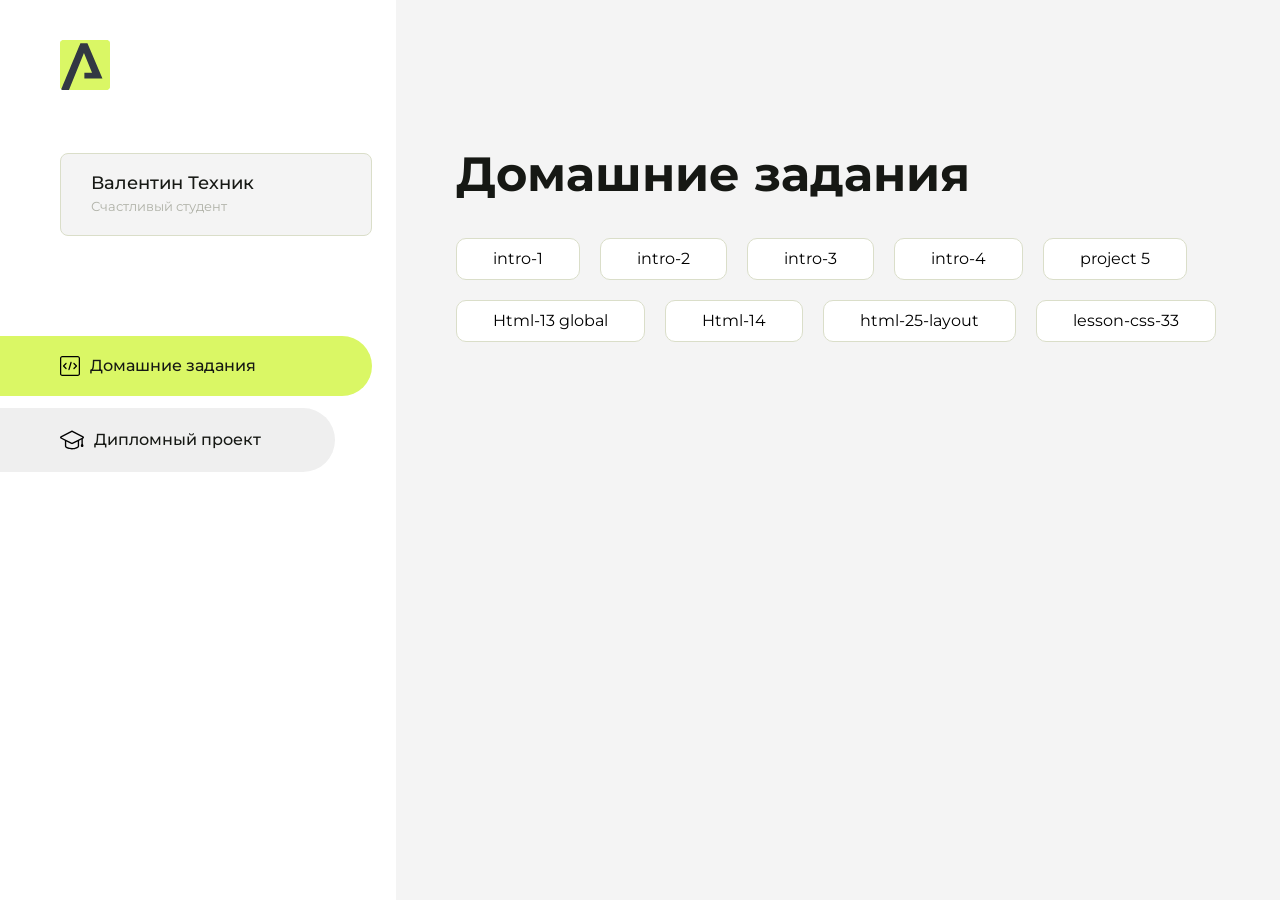
==== index.html @ d4ba91a0 "Update index.html" ====
<!DOCTYPE html>
<html lang="en">
<head>
    <meta charset="UTF-8">
    <meta name="viewport" content="width=device-width, initial-scale=1.0">
    <title>Домашняя работа</title>
    <link rel="shortcut icon" href="src/logo.ico" type="image/x-icon">
    <link rel="preconnect" href="https://fonts.googleapis.com">
    <link rel="preconnect" href="https://fonts.gstatic.com" crossorigin>
    <link href="https://fonts.googleapis.com/css2?family=Montserrat:wght@400;500;700&family=Rubik:wght@500&display=swap"
          rel="stylesheet">
    <link rel="stylesheet" href="src/style.css">
</head>
<body id="body">
<div class="overlay" id="overlay"></div>
<div class="layout">
    <div class="burger" id="burger">
        <svg viewBox="0 0 24 24" fill="none" xmlns="http://www.w3.org/2000/svg">
            <g id="SVGRepo_bgCarrier" stroke-width="0"></g>
            <g id="SVGRepo_tracerCarrier" stroke-linecap="round" stroke-linejoin="round"></g>
            <g id="SVGRepo_iconCarrier">
                <path d="M4 18L20 18" stroke="#DAF765" stroke-width="2" stroke-linecap="round"></path>
                <path d="M4 12L20 12" stroke="#DAF765" stroke-width="2" stroke-linecap="round"></path>
                <path d="M4 6L20 6" stroke="#DAF765" stroke-width="2" stroke-linecap="round"></path>
            </g>
        </svg>
    </div>
    <aside class="sidebar" id="sidebar">
        <div class="sidebar__inner">
            <div class="logo">
                <svg width="50" height="50" viewBox="0 0 50 50" fill="none" xmlns="http://www.w3.org/2000/svg">
                    <g clip-path="url(#clip0_513_74730)">
                        <path d="M46.17 -0.257004H3.83C1.57281 -0.257004 -0.257 1.57281 -0.257 3.83V46.17C-0.257 48.4272 1.57281 50.257 3.83 50.257H46.17C48.4272 50.257 50.257 48.4272 50.257 46.17V3.83C50.257 1.57281 48.4272 -0.257004 46.17 -0.257004Z"
                              fill="#DAF765"/>
                        <path d="M24.375 38.4H42.461L27.441 3.1585H20.4355C20.4355 3.1585 6.7895 35.881 1.1945 49.294C2.015 50.0275 3.0945 50.257 3.6945 50.257H8.8445L23.954 13.07L32.0465 32.8285H24.375V38.4Z"
                              fill="#323843"/>
                    </g>
                    <defs>
                        <clipPath id="clip0_513_74730">
                            <rect width="50" height="50" fill="white"/>
                        </clipPath>
                    </defs>
                </svg>
            </div>
            <div class="sidebar__user">
                <div class="sidebar__name">Валентин Техник</div>
                <div class="sidebar__text">Счастливый студент</div>
            </div>
            <div class="sidebar__tabs">
                <div class="sidebar__item">
                    <button class="sidebar__button active" id="tasks">
                        <svg xmlns="http://www.w3.org/2000/svg" width="20" height="20" viewBox="0 0 20 20" fill="none">
                            <g clip-path="url(#clip0_704_74543)">
                                <path d="M17.7083 20H2.29167C1.0275 20 0 18.9725 0 17.7083V2.29167C0 1.0275 1.0275 0 2.29167 0H17.7083C18.9725 0 20 1.0275 20 2.29167V17.7083C20 18.9725 18.9725 20 17.7083 20ZM2.29167 1.25C1.7175 1.25 1.25 1.7175 1.25 2.29167V17.7083C1.25 18.2825 1.7175 18.75 2.29167 18.75H17.7083C18.2825 18.75 18.75 18.2825 18.75 17.7083V2.29167C18.75 1.7175 18.2825 1.25 17.7083 1.25H2.29167Z"
                                      fill="black"/>
                                <path d="M6.04167 13.125C5.88167 13.125 5.72167 13.0642 5.6 12.9417L3.1 10.4417C2.85583 10.1975 2.85583 9.80167 3.1 9.5575L5.6 7.0575C5.84417 6.81333 6.24 6.81333 6.48417 7.0575C6.72833 7.30167 6.72833 7.6975 6.48417 7.94167L4.42583 10L6.48417 12.0583C6.72833 12.3025 6.72833 12.6983 6.48417 12.9425C6.36167 13.0642 6.20167 13.125 6.04167 13.125Z"
                                      fill="black"/>
                                <path d="M8.95833 14.1667C8.9 14.1667 8.84 14.1583 8.78167 14.1417C8.45083 14.0442 8.26083 13.6967 8.35833 13.3658L10.4417 6.28251C10.5392 5.95084 10.8892 5.76417 11.2175 5.85917C11.5483 5.95667 11.7383 6.30417 11.6408 6.63501L9.5575 13.7183C9.47833 13.9908 9.22833 14.1667 8.95833 14.1667Z"
                                      fill="black"/>
                                <path d="M13.9583 13.125C13.7983 13.125 13.6383 13.0642 13.5167 12.9417C13.2725 12.6975 13.2725 12.3017 13.5167 12.0575L15.575 9.99916L13.5167 7.94083C13.2725 7.69666 13.2725 7.30083 13.5167 7.05666C13.7608 6.81249 14.1567 6.81249 14.4008 7.05666L16.9008 9.55666C17.145 9.80083 17.145 10.1967 16.9008 10.4408L14.4008 12.9408C14.2783 13.0642 14.1183 13.125 13.9583 13.125Z"
                                      fill="black"/>
                            </g>
                            <defs>
                                <clipPath id="clip0_704_74543">
                                    <rect width="20" height="20" fill="white"/>
                                </clipPath>
                            </defs>
                        </svg>
                        <span>Домашние задания</span></button>
                </div>
                <div class="sidebar__item">
                    <button class="sidebar__button" id="diplom">
                        <svg xmlns="http://www.w3.org/2000/svg" width="24" height="24" viewBox="0 0 24 24" fill="none">
                            <g clip-path="url(#clip0_704_74553)">
                                <path d="M23.2628 10.5971C23.7176 10.365 24 9.90375 24 9.39337C24 8.883 23.7176 8.42175 23.2628 8.18962L12.6135 2.75362C12.2291 2.55824 11.7705 2.55787 11.3854 2.75399L0.736875 8.19C0.282375 8.42175 0 8.883 0 9.39337C0 9.90375 0.282375 10.365 0.736875 10.5971L4.89038 12.7177V18.2074C4.89038 19.8154 8.412 21.393 12 21.393C15.5884 21.393 19.1096 19.815 19.1096 18.2074V12.7174L21.4609 11.517V15.8017L20.901 17.2305C20.7409 17.6389 20.7934 18.0994 21.0405 18.4616C21.2876 18.8246 21.6979 19.041 22.1366 19.041C22.5754 19.041 22.9852 18.8246 23.2324 18.462C23.4795 18.099 23.532 17.6385 23.3719 17.2301L22.8124 15.8021V10.827L23.2628 10.5971ZM17.7623 18.1721C17.6198 18.6375 15.3491 20.0419 12 20.0419C8.65088 20.0419 6.38025 18.6375 6.2415 18.2074V12.3037L6.23887 12.3019C6.23812 12.057 6.1065 11.8207 5.87325 11.7019L1.3515 9.39337L12 3.95737L22.6489 9.39337L12 14.8294L5.87325 11.7019C5.54063 11.5331 4.6695 11.6674 4.5 12C4.33012 12.3322 4.55813 12.5479 4.89038 12.7177L11.3857 16.0331C11.5781 16.1314 11.7889 16.1805 12 16.1805C12.2107 16.1805 12.4222 16.1314 12.6146 16.0331L17.7593 13.407L17.7623 18.1721Z"
                                      fill="black"/>
                            </g>
                            <defs>
                                <clipPath id="clip0_704_74553">
                                    <rect width="24" height="24" fill="white"/>
                                </clipPath>
                            </defs>
                        </svg>
                        <span>Дипломный проект</span></button>
                </div>
            </div>
        </div>

    </aside>
    <div class="content">
        <div class="container">
            <div class="content__block" id="tasksBlock">
                <div class="content__title">Домашние задания</div>
                <ul class="content__list">
                    <li class="content__list-item">
                        <a href="intro-1/index.html">intro-1</a>
                    </li>
                    <li class="content__list-item">
                        <a href="intro-2/index.html">intro-2</a>
                    </li>
                    <li class="content__list-item">
                        <a href="intro-3/index.html">intro-3</a>
                    </li>
                    <li class="content__list-item">
                        <a href="intro-4/index.html">intro-4</a>
                    </li>
                    <li class="content__list-item">
                        <a href="project 5/index.html">project 5</a>
                    </li>
                    <li class="content__list-item">
                        <a href="Html-13 global/index.html">Html-13 global</a>
                    </li>
                    <li class="content__list-item">
                        <a href="Html-14/index.html">Html-14</a>
                    </li>
                    <li class="content__list-item">
                        <a href="html-25-layout/index.html">html-25-layout</a>
                    </li>
                    <li class="content__list-item">
                        <a href="html-25-layout/index.html">lesson-css-33</a>
                    </li>
                </ul>
            </div>
            <div class="content__block hidden" id="diplomBlock">
                <div class="content__title">Дипломный проект</div>
                <div class="content__list-diplom">
                    <a href="ПАПКА-С-НОМЕРОМ-УРОКА">Ссылка на ДЗ</a>
                </div>
                <div class="content__decor">
                    <div class="content__decor-text">Давай проверим, чему ты научился!</div>
                    <div class="content__decor-img">
                        <img src="src/decor.png" alt="decor">
                    </div>
                </div>
            </div>
        </div>
    </div>
</div>
<script src="src/index.js"></script>
</body>
</html>
---- src/style.css ----
*{padding: 0;margin: 0;border: 0;}
*,*:before,*:after{-webkit-box-sizing: border-box;box-sizing: border-box;}
:focus,:active{outline: none;}
a:focus,a:active{outline: none;}
nav,footer,header,aside{display: block;}
html,body{
    height:100%;width:100%;
    font-size:100%;line-height:1;-ms-text-size-adjust:100%;-moz-text-size-adjust:100%;-webkit-text-size-adjust:100%;}
input,button,textarea{font-family:inherit;}
input::-ms-clear{display: none;}
button{cursor: pointer;}
button::-moz-focus-inner{padding:0;border:0;}
a,a:visited{text-decoration: none;}
a:hover{text-decoration: none;}
ul li{list-style: none;}
img{vertical-align: top;}
h1,h2,h3,h4,h5,h6{font-size:inherit;font-weight: inherit;}
a{color:inherit;}



body {
    font-family: "Montserrat",SansSerif;
    color: black;
}

body.overflow {
    overflow: hidden;
}



.layout {
    display: -webkit-box;
    display: -ms-flexbox;
    display: flex;
    min-height: 100vh;
}

.sidebar {
    padding: 40px 24px 40px 0;
    -ms-flex-negative: 0;
    flex-shrink: 0;
    background-color: white;
}



.content {
    -webkit-box-flex: 1;
    -ms-flex-positive: 1;
    flex-grow: 1;
    background-color: #F4F4F4;
}

.container {
    display: -webkit-box;
    display: -ms-flexbox;
    display: flex;
    -webkit-box-orient: vertical;
    -webkit-box-direction: normal;
    -ms-flex-direction: column;
    flex-direction: column;
    -webkit-box-pack: center;
    -ms-flex-pack: center;
    justify-content: center;
    -webkit-box-align: center;
    -ms-flex-align: center;
    align-items: center;
    padding: 150px 60px 80px 60px;
}


.logo {
    margin-left: 60px;
    margin-bottom: 60px;
}

.sidebar__user {
    background-color: #F4F4F4;
    padding: 20px 30px;
    margin-left: 60px;
    margin-bottom: 100px;
    border-radius: 8px;
    border: 1px solid #DADEC9;
}

.sidebar__name {
    color:#161814;
    font-size: 18px;
    font-weight: 500;
    margin-bottom: 6px;
}

.sidebar__text {
    color: #AFB1A7;
    font-size: 13px;
    font-weight: 400;
    line-height: 130%; /* 16.9px */
}

.sidebar__item {
    width: 372px;
}

.sidebar__button {
    display: -webkit-box;
    display: -ms-flexbox;
    display: flex;
    -webkit-box-align: center;
    -ms-flex-align: center;
    align-items: center;
    gap: 10px;
    padding: 20px 60px;
    margin-bottom: 12px;
    border-radius: 0px 100px 100px 0px;
    -webkit-transition: all .5s;
    -o-transition: all .5s;
    transition: all .5s;
    cursor: pointer;
    width: 90%;
    color:#161814;
    font-size: 16px;
    font-weight: 500;
}

.sidebar__button.active , .sidebar__button:hover {
    width: 100%;
    background-color: #DAF765;
}


.content__title {
    color: #161814;
    font-size: 48px;
    font-weight: 700;
    margin-bottom: 40px;
}

.content__list {
    display: -webkit-box;
    display: -ms-flexbox;
    display: flex;
    -webkit-box-align: center;
    -ms-flex-align: center;
    align-items: center;
    -ms-flex-wrap: wrap;
    flex-wrap: wrap;
    gap: 20px;
}



.content__list-item  {
    cursor: pointer;
    padding: 12px 18px;
    background-color: #fff;
    border-radius: 10px;
    border: 1px solid #DADEC9;
    -webkit-transition: all .3s;
    -o-transition: all .3s;
    transition: all .3s;
}

.content__list-item:hover,.content__list-diplom:hover {
    background-color: #AFB1A7;
}

li a {
    padding: 12px 18px;

}


.content__list-diplom {
    -webkit-transition: all .3s;
    -o-transition: all .3s;
    transition: all .3s;
    display: inline-block;
    padding: 12px 18px;
    background-color: #fff;
    border-radius: 10px;
    border: 1px solid #DADEC9;
}

.content__decor {
    display: -webkit-box;
    display: -ms-flexbox;
    display: flex;
    -webkit-box-align: center;
    -ms-flex-align: center;
    align-items: center;
}

.content__decor-text {
    color:#BEDD44;
    font-size: 36px;
    font-weight: 700;
    line-height: 110%; /* 39.6px */
}

.content__block {
    max-width: 1200px;
}

.content__block.hidden {
    display: none;
}

.content__decor-img img{
    width: 100%;
}

.burger {
    display: none;
    padding: 5px;
    position: fixed;
    top: 3%;
    right: 7%;
    width: 40px;
    height: 40px;
    background-color: #161814;
    border-radius: 50%;
    z-index: 10;
    border: 1px solid #DAF765;
}

@media (max-width: 768px) {
    .burger {
        display: block;
    }

    .sidebar {
        -webkit-transition: all .3s;
        -o-transition: all .3s;
        transition: all .3s;
        -webkit-transform: translateX(-100%);
        -ms-transform: translateX(-100%);
        transform: translateX(-100%);
        position: fixed;
        top: 0;
        left: 0;
        bottom: 0;
        z-index: 5;
    }

    .sidebar.show {
        -webkit-transform: translateX(0%);
        -ms-transform: translateX(0%);
        transform: translateX(0%);
    }

    .overlay {
        opacity: 0;
        pointer-events: none;
        -webkit-transition: all .3s;
        -o-transition: all .3s;
        transition: all .3s;
        position: absolute;
        top: 0;
        right: 0;
        left: 0;
        bottom: 0;
        z-index: 3;
        background-color: #000000e0;
    }

    .overlay.show {
        opacity: 1;
        pointer-events: all;
    }

    .container {
        padding: 40px 20px;
        min-height: 100%;
    }

    .content__decor {
        margin-top: 20px;
        -webkit-box-orient: vertical;
        -webkit-box-direction: normal;
        -ms-flex-direction: column;
        flex-direction: column;
    }
}

@media (max-width: 400px) {
    .sidebar__user {
        margin-left: 0;
    }
}
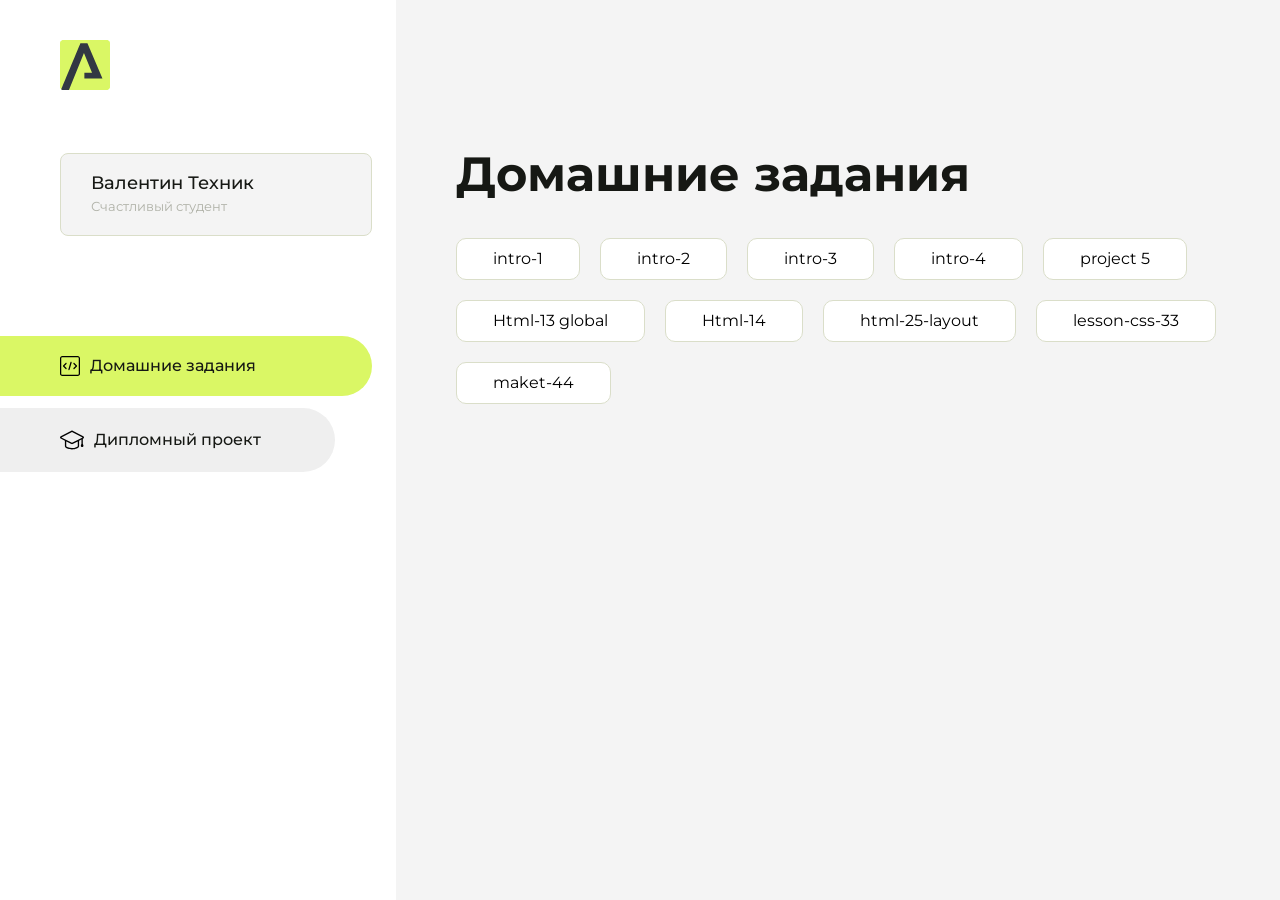
==== commit 185db85d: "Update index.html" ====
--- a/index.html
+++ b/index.html
@@ -117,7 +117,10 @@
                         <a href="html-25-layout/index.html">html-25-layout</a>
                     </li>
                     <li class="content__list-item">
-                        <a href="html-25-layout/index.html">lesson-css-33</a>
+                        <a href="lesson-css-33/index.html">lesson-css-33</a>
+                    </li>
+                    <li class="content__list-item">
+                        <a href="maket-44/index.html">maket-44</a>
                     </li>
                 </ul>
             </div>
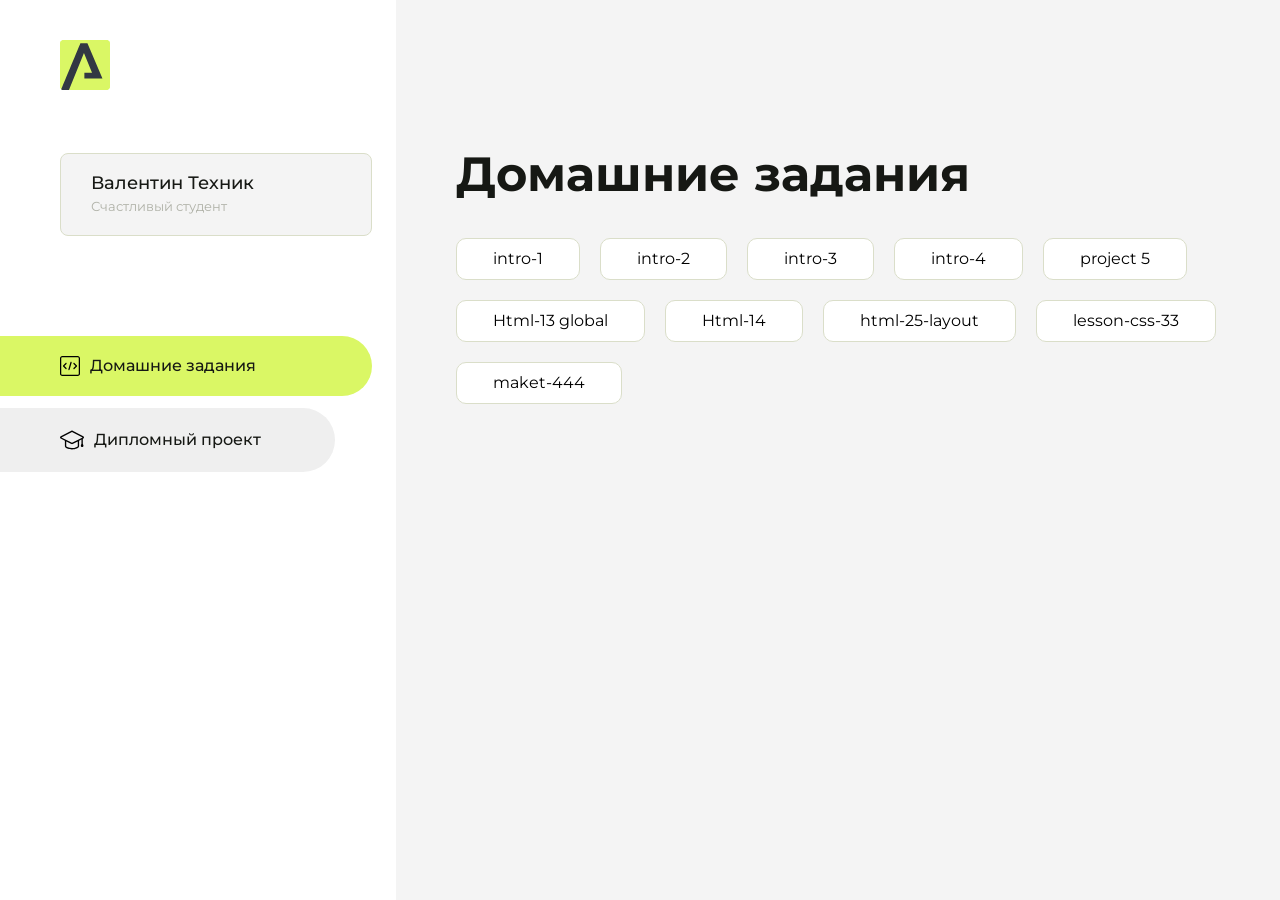
==== commit 7c5da363: "Update index.html" ====
--- a/index.html
+++ b/index.html
@@ -120,7 +120,7 @@
                         <a href="lesson-css-33/index.html">lesson-css-33</a>
                     </li>
                     <li class="content__list-item">
-                        <a href="maket-44/index.html">maket-44</a>
+                        <a href="maket-44/index.html">maket-444</a>
                     </li>
                 </ul>
             </div>
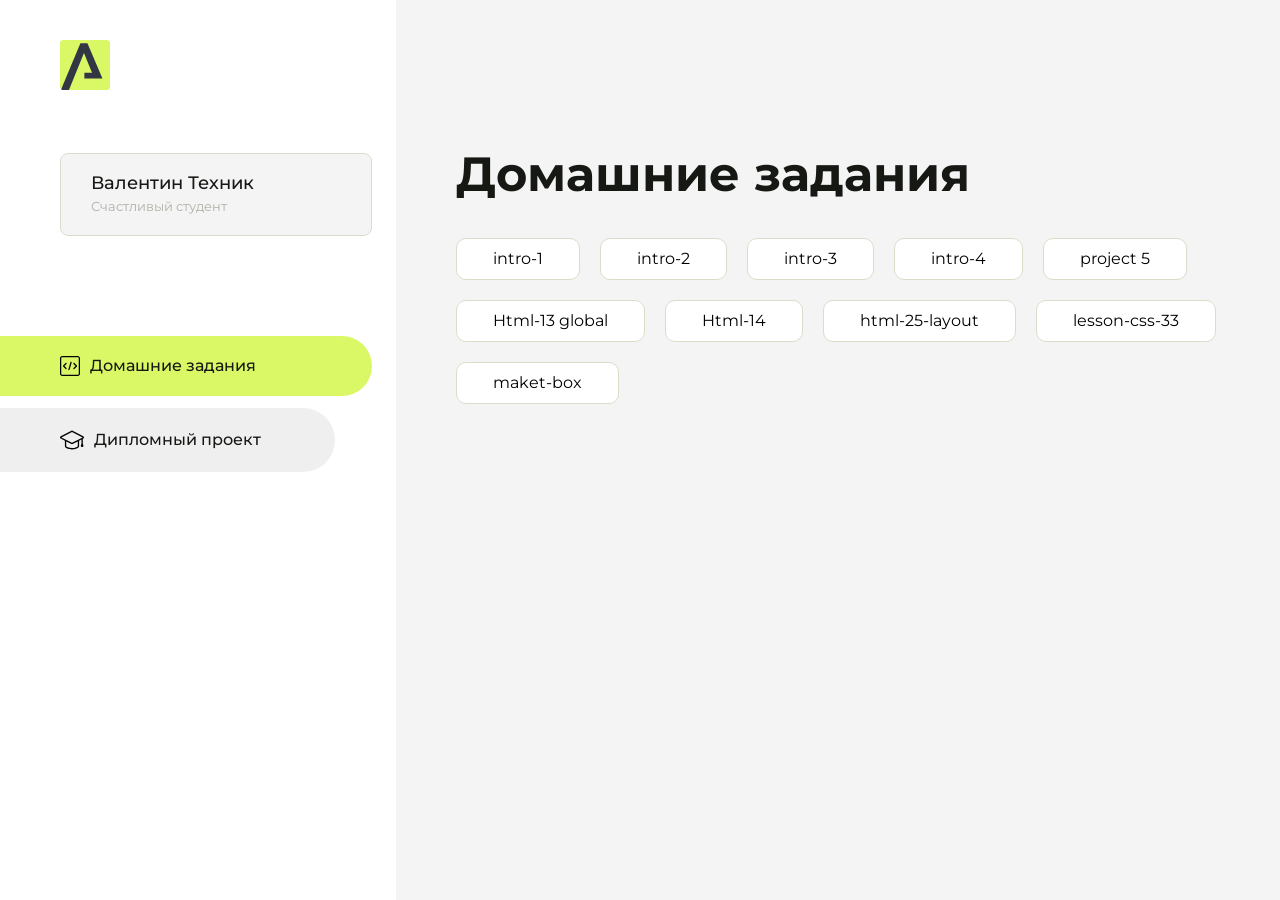
==== commit 90eac0ab: "Update index.html" ====
--- a/index.html
+++ b/index.html
@@ -120,7 +120,7 @@
                         <a href="lesson-css-33/index.html">lesson-css-33</a>
                     </li>
                     <li class="content__list-item">
-                        <a href="maket-44/index.html">maket-444</a>
+                        <a href="maket-box/index.html">maket-box</a>
                     </li>
                 </ul>
             </div>
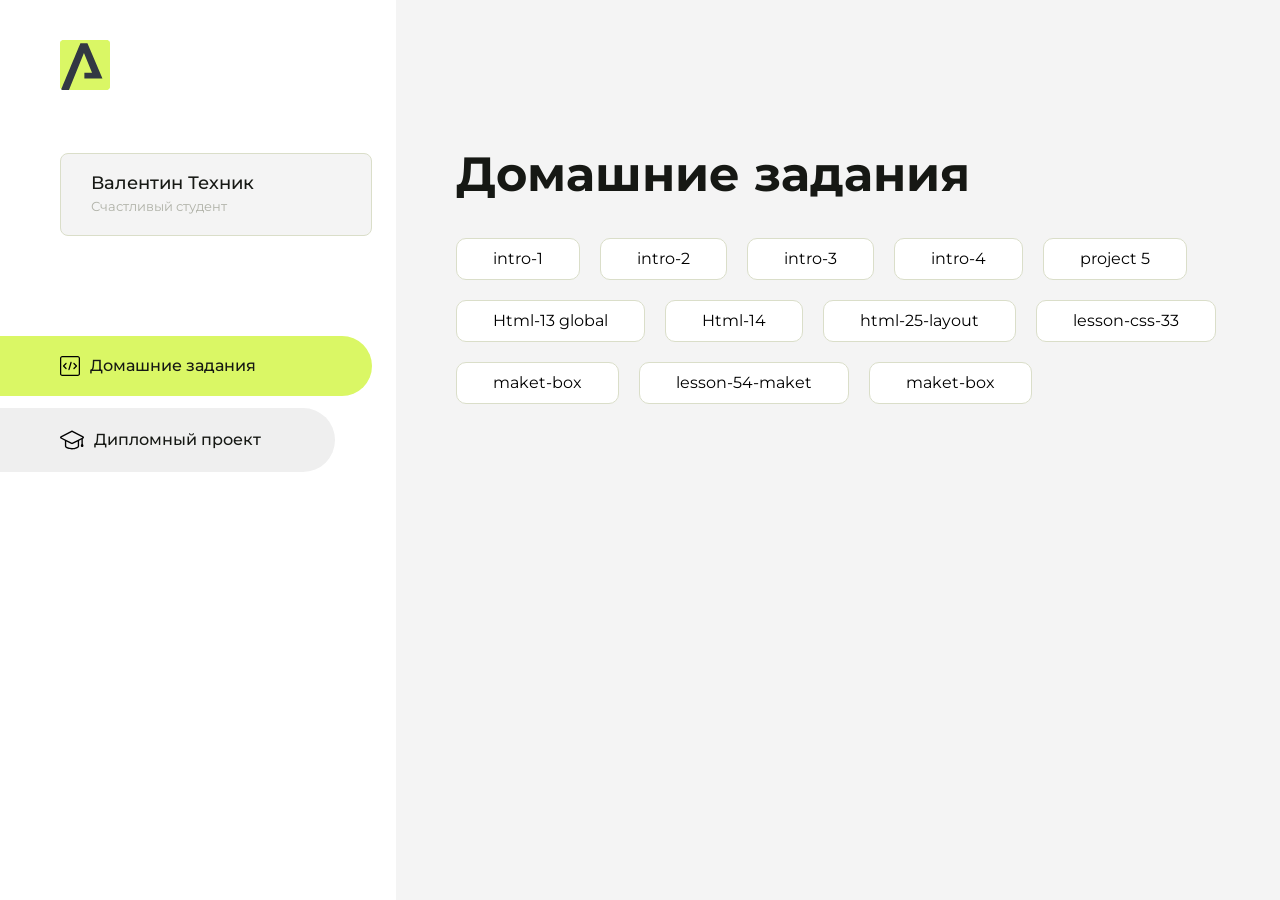
==== commit 670d7e6e: "Update index.html" ====
--- a/index.html
+++ b/index.html
@@ -122,6 +122,12 @@
                     <li class="content__list-item">
                         <a href="maket-box/index.html">maket-box</a>
                     </li>
+                    <li class="content__list-item">
+                        <a href="lesson-54-maket/index.html">lesson-54-maket</a>
+                    </li>
+                    <li class="content__list-item">
+                        <a href="maket-box/index.html">maket-box</a>
+                    </li>
                 </ul>
             </div>
             <div class="content__block hidden" id="diplomBlock">
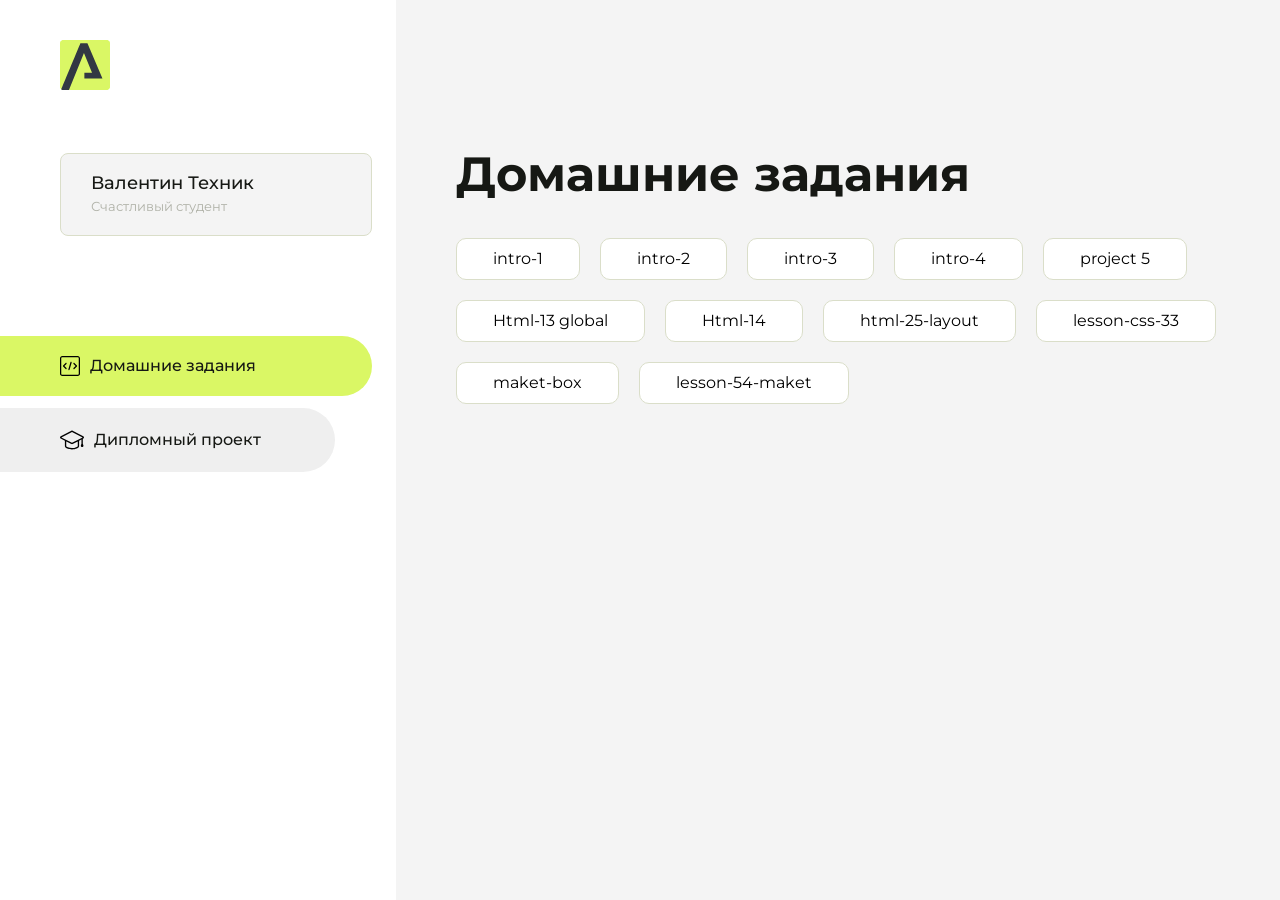
==== commit ffa51ef5: "Update index.html" ====
--- a/index.html
+++ b/index.html
@@ -125,9 +125,6 @@
                     <li class="content__list-item">
                         <a href="lesson-54-maket/index.html">lesson-54-maket</a>
                     </li>
-                    <li class="content__list-item">
-                        <a href="maket-box/index.html">maket-box</a>
-                    </li>
                 </ul>
             </div>
             <div class="content__block hidden" id="diplomBlock">
